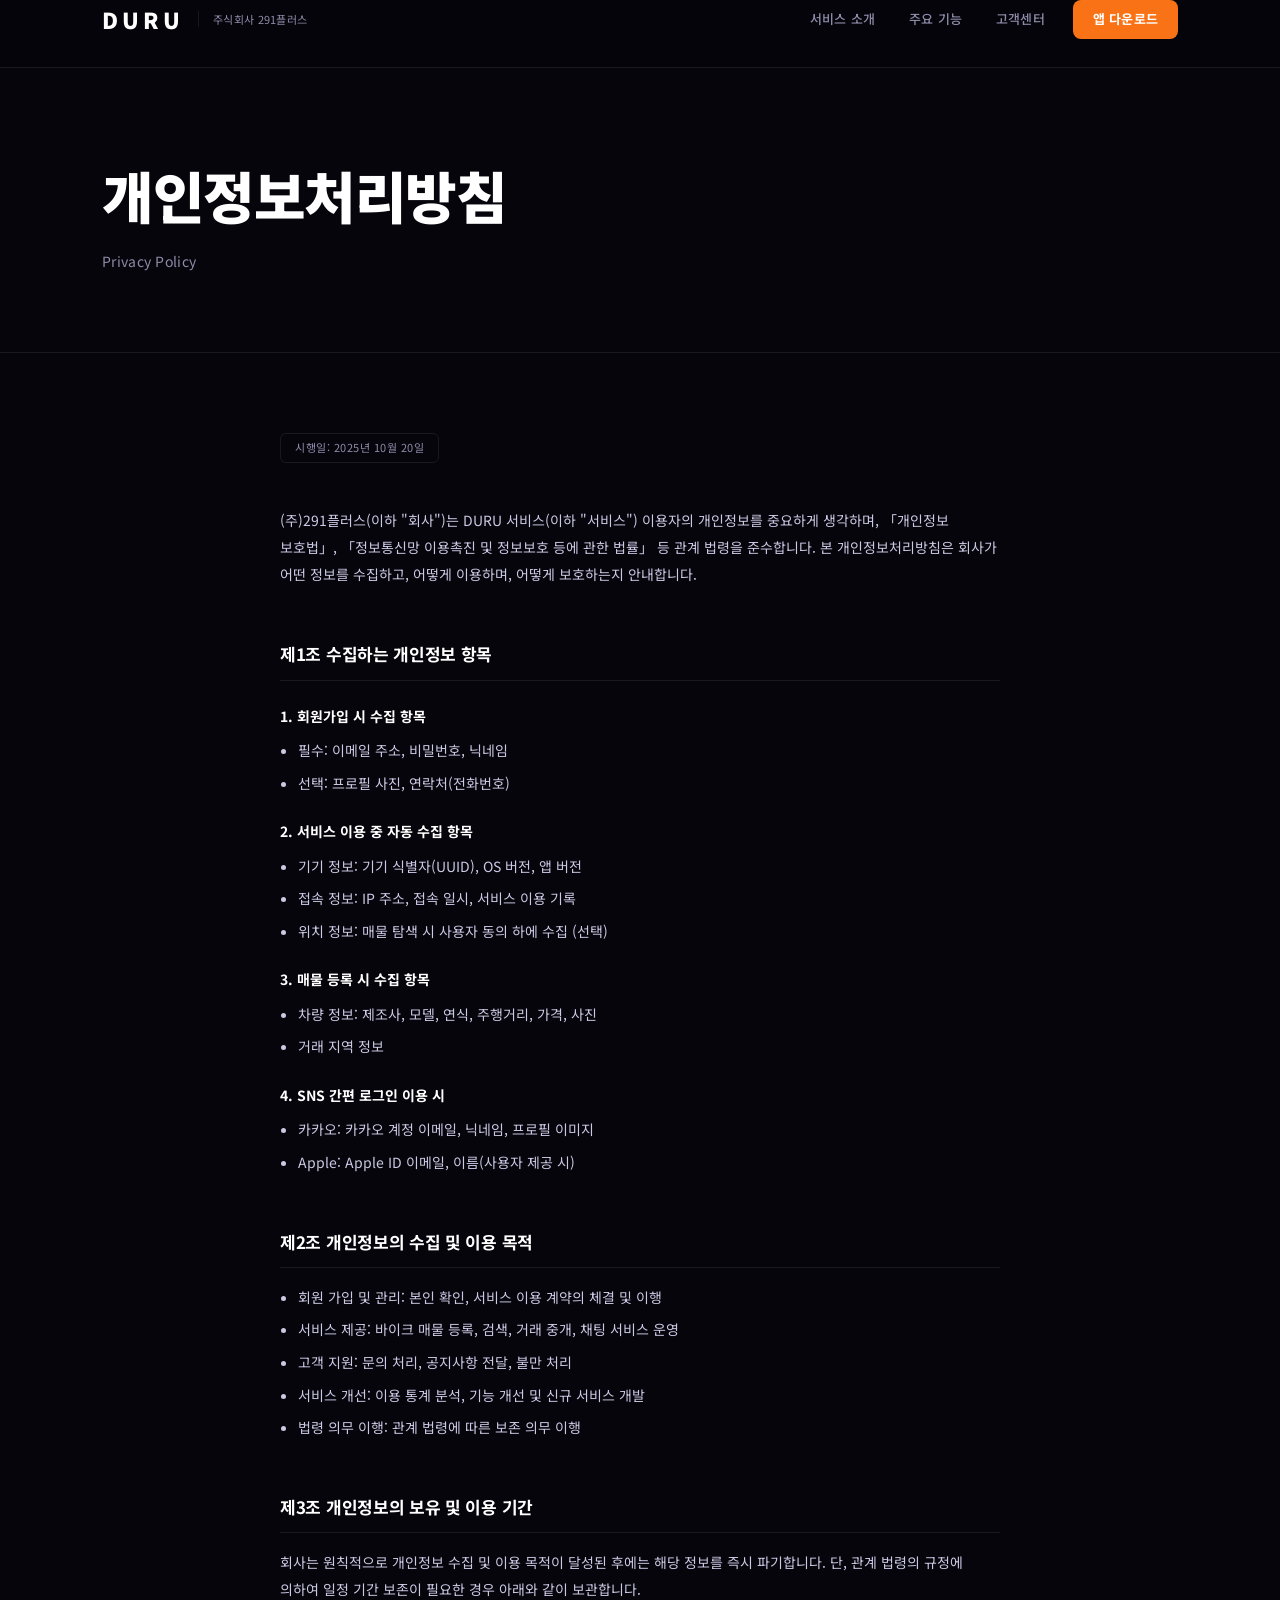
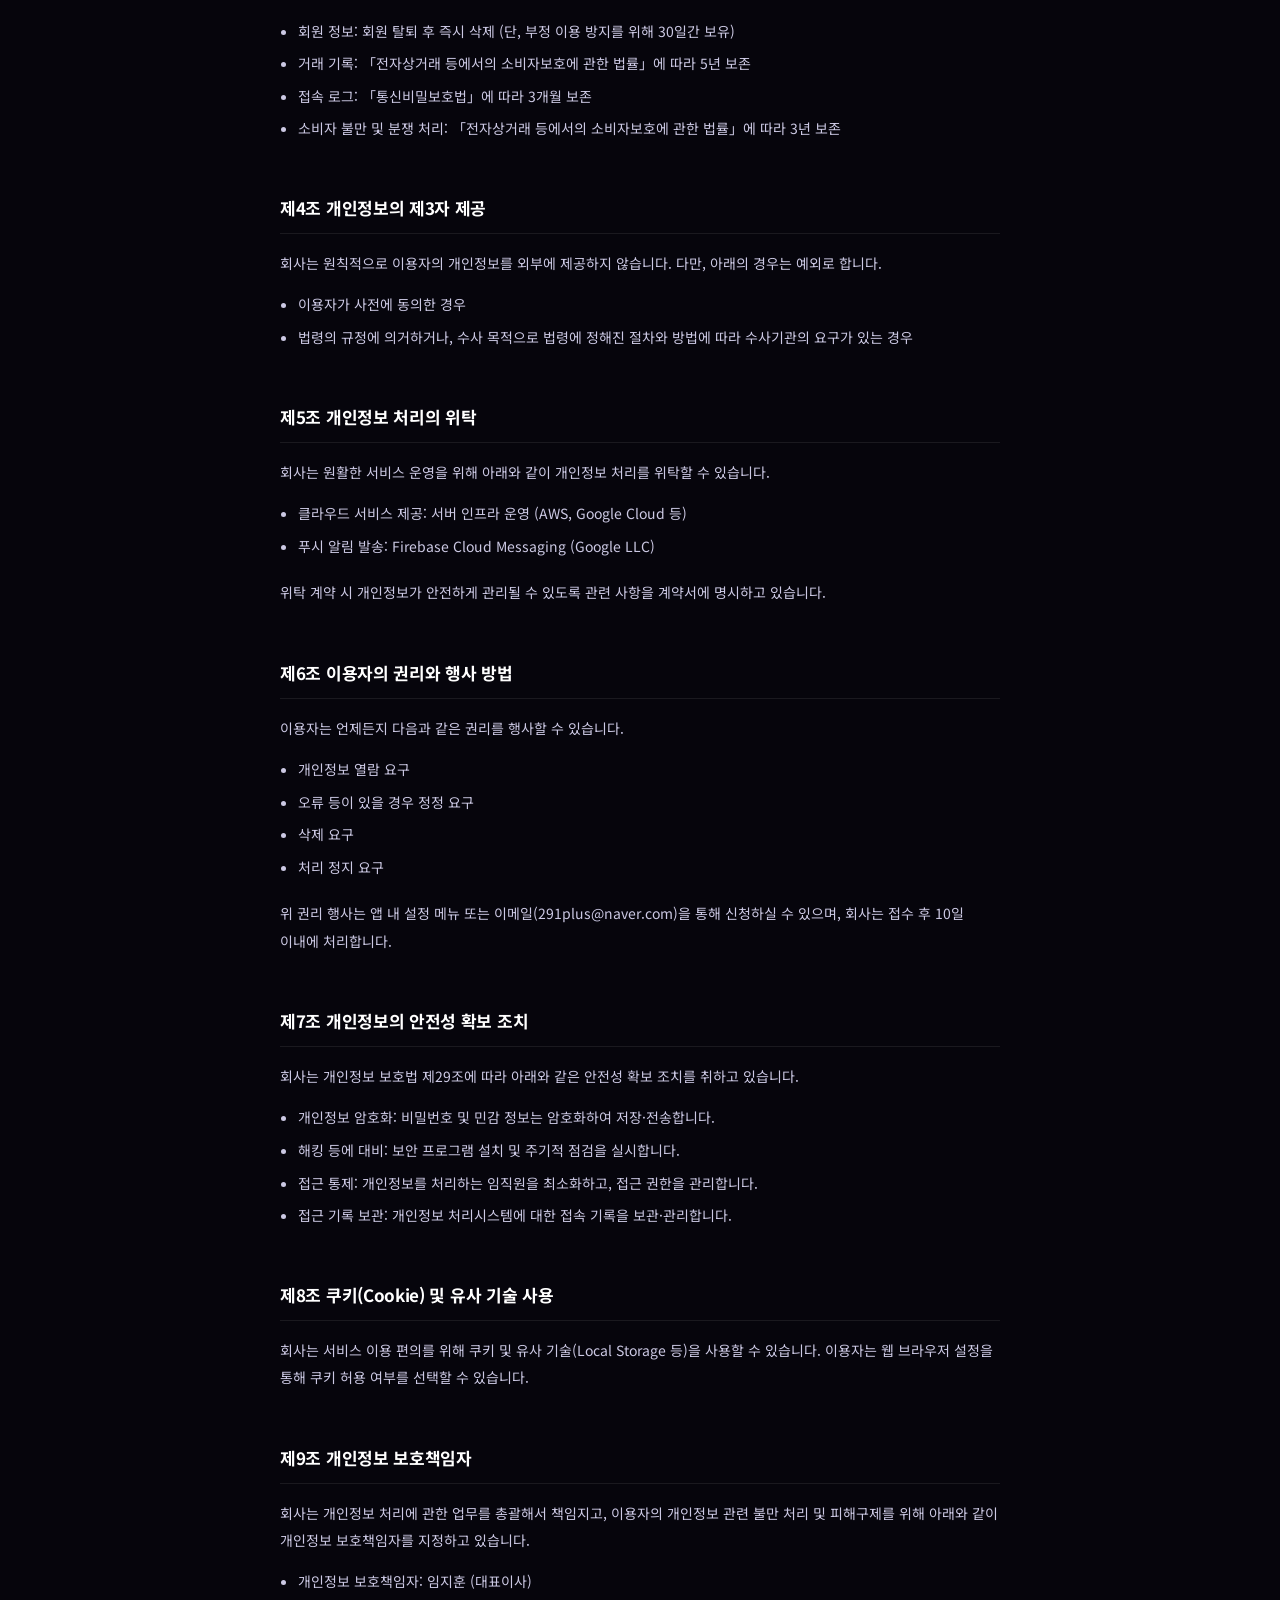
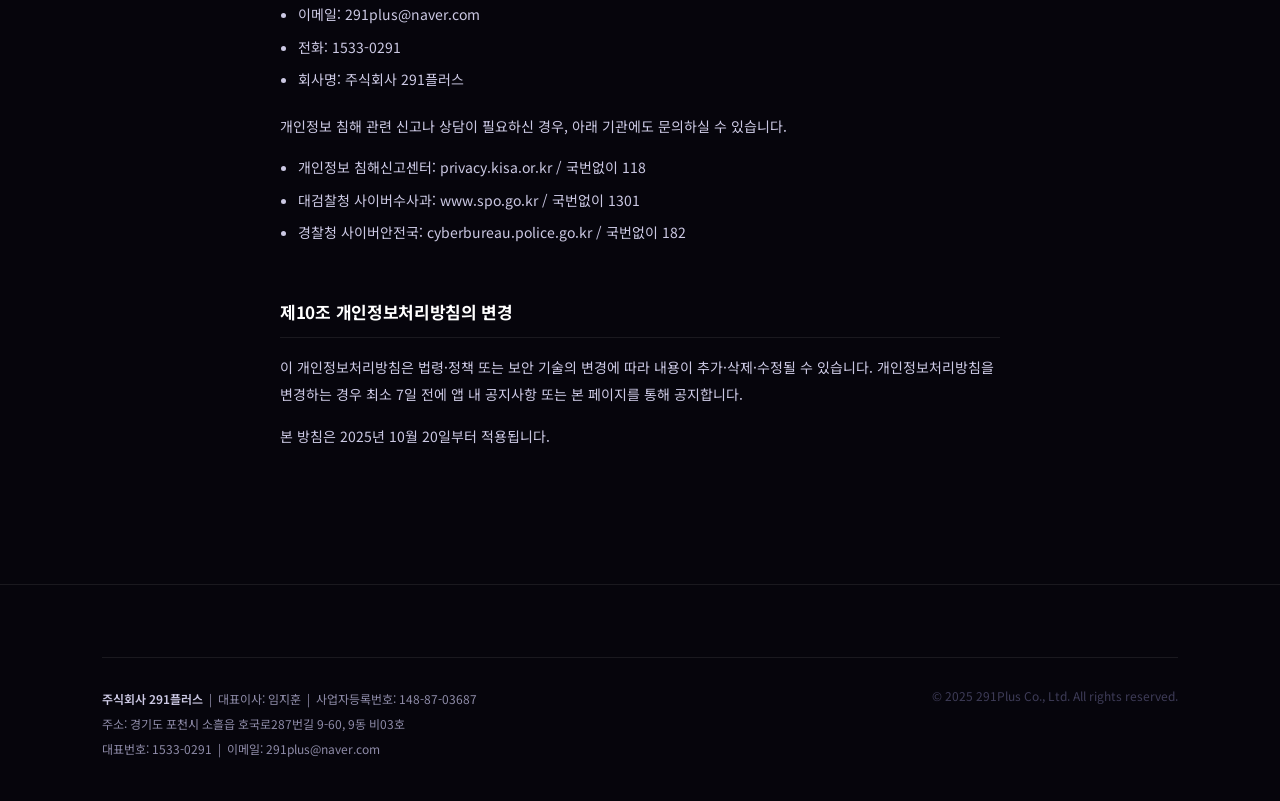
==== privacy.html @ 29ac557c "Initial commit: DURU 홈페이지 (주식회사 291플러스) - 메인 페이지 (index.html): 히어로, 서비스 소개, 기능, 다운로드 CTA - 개인정보처리방침 " ====
<!DOCTYPE html>
<html lang="ko">
<head>
  <meta charset="UTF-8" />
  <meta name="viewport" content="width=device-width, initial-scale=1.0" />
  <title>개인정보처리방침 | DURU - (주)291플러스</title>
  <meta name="description" content="DURU 앱 개인정보처리방침" />
  <link rel="stylesheet" href="css/style.css" />
  <link rel="preconnect" href="https://fonts.googleapis.com">
  <link href="https://fonts.googleapis.com/css2?family=Noto+Sans+KR:wght@400;500;700;900&display=swap" rel="stylesheet">
</head>
<body>

<header>
  <div class="container">
    <div class="header-inner">
      <a href="index.html" class="logo">
        <span class="logo-mark">DURU</span>
        <span class="logo-sep"></span>
        <span class="logo-company">주식회사 291플러스</span>
      </a>
      <nav id="nav">
        <a href="index.html#services">서비스 소개</a>
        <a href="index.html#features">주요 기능</a>
        <a href="support.html">고객센터</a>
        <a href="index.html#download" class="btn-header">앱 다운로드</a>
      </nav>
      <div class="hamburger" id="hamburger" onclick="toggleMenu()">
        <span></span><span></span><span></span>
      </div>
    </div>
  </div>
</header>

<div class="page-hero">
  <div class="container">
    <h1>개인정보처리방침</h1>
    <p>Privacy Policy</p>
  </div>
</div>

<div class="container">
  <div class="doc-content">
    <span class="date-tag">시행일: 2025년 10월 20일</span>

    <p>(주)291플러스(이하 "회사")는 DURU 서비스(이하 "서비스") 이용자의 개인정보를 중요하게 생각하며, 「개인정보 보호법」, 「정보통신망 이용촉진 및 정보보호 등에 관한 법률」 등 관계 법령을 준수합니다. 본 개인정보처리방침은 회사가 어떤 정보를 수집하고, 어떻게 이용하며, 어떻게 보호하는지 안내합니다.</p>

    <h2>제1조 수집하는 개인정보 항목</h2>
    <h3>1. 회원가입 시 수집 항목</h3>
    <ul>
      <li>필수: 이메일 주소, 비밀번호, 닉네임</li>
      <li>선택: 프로필 사진, 연락처(전화번호)</li>
    </ul>
    <h3>2. 서비스 이용 중 자동 수집 항목</h3>
    <ul>
      <li>기기 정보: 기기 식별자(UUID), OS 버전, 앱 버전</li>
      <li>접속 정보: IP 주소, 접속 일시, 서비스 이용 기록</li>
      <li>위치 정보: 매물 탐색 시 사용자 동의 하에 수집 (선택)</li>
    </ul>
    <h3>3. 매물 등록 시 수집 항목</h3>
    <ul>
      <li>차량 정보: 제조사, 모델, 연식, 주행거리, 가격, 사진</li>
      <li>거래 지역 정보</li>
    </ul>
    <h3>4. SNS 간편 로그인 이용 시</h3>
    <ul>
      <li>카카오: 카카오 계정 이메일, 닉네임, 프로필 이미지</li>
      <li>Apple: Apple ID 이메일, 이름(사용자 제공 시)</li>
    </ul>

    <h2>제2조 개인정보의 수집 및 이용 목적</h2>
    <ul>
      <li>회원 가입 및 관리: 본인 확인, 서비스 이용 계약의 체결 및 이행</li>
      <li>서비스 제공: 바이크 매물 등록, 검색, 거래 중개, 채팅 서비스 운영</li>
      <li>고객 지원: 문의 처리, 공지사항 전달, 불만 처리</li>
      <li>서비스 개선: 이용 통계 분석, 기능 개선 및 신규 서비스 개발</li>
      <li>법령 의무 이행: 관계 법령에 따른 보존 의무 이행</li>
    </ul>

    <h2>제3조 개인정보의 보유 및 이용 기간</h2>
    <p>회사는 원칙적으로 개인정보 수집 및 이용 목적이 달성된 후에는 해당 정보를 즉시 파기합니다. 단, 관계 법령의 규정에 의하여 일정 기간 보존이 필요한 경우 아래와 같이 보관합니다.</p>
    <ul>
      <li>회원 정보: 회원 탈퇴 후 즉시 삭제 (단, 부정 이용 방지를 위해 30일간 보유)</li>
      <li>거래 기록: 「전자상거래 등에서의 소비자보호에 관한 법률」에 따라 5년 보존</li>
      <li>접속 로그: 「통신비밀보호법」에 따라 3개월 보존</li>
      <li>소비자 불만 및 분쟁 처리: 「전자상거래 등에서의 소비자보호에 관한 법률」에 따라 3년 보존</li>
    </ul>

    <h2>제4조 개인정보의 제3자 제공</h2>
    <p>회사는 원칙적으로 이용자의 개인정보를 외부에 제공하지 않습니다. 다만, 아래의 경우는 예외로 합니다.</p>
    <ul>
      <li>이용자가 사전에 동의한 경우</li>
      <li>법령의 규정에 의거하거나, 수사 목적으로 법령에 정해진 절차와 방법에 따라 수사기관의 요구가 있는 경우</li>
    </ul>

    <h2>제5조 개인정보 처리의 위탁</h2>
    <p>회사는 원활한 서비스 운영을 위해 아래와 같이 개인정보 처리를 위탁할 수 있습니다.</p>
    <ul>
      <li>클라우드 서비스 제공: 서버 인프라 운영 (AWS, Google Cloud 등)</li>
      <li>푸시 알림 발송: Firebase Cloud Messaging (Google LLC)</li>
    </ul>
    <p>위탁 계약 시 개인정보가 안전하게 관리될 수 있도록 관련 사항을 계약서에 명시하고 있습니다.</p>

    <h2>제6조 이용자의 권리와 행사 방법</h2>
    <p>이용자는 언제든지 다음과 같은 권리를 행사할 수 있습니다.</p>
    <ul>
      <li>개인정보 열람 요구</li>
      <li>오류 등이 있을 경우 정정 요구</li>
      <li>삭제 요구</li>
      <li>처리 정지 요구</li>
    </ul>
    <p>위 권리 행사는 앱 내 설정 메뉴 또는 이메일(291plus@naver.com)을 통해 신청하실 수 있으며, 회사는 접수 후 10일 이내에 처리합니다.</p>

    <h2>제7조 개인정보의 안전성 확보 조치</h2>
    <p>회사는 개인정보 보호법 제29조에 따라 아래와 같은 안전성 확보 조치를 취하고 있습니다.</p>
    <ul>
      <li>개인정보 암호화: 비밀번호 및 민감 정보는 암호화하여 저장·전송합니다.</li>
      <li>해킹 등에 대비: 보안 프로그램 설치 및 주기적 점검을 실시합니다.</li>
      <li>접근 통제: 개인정보를 처리하는 임직원을 최소화하고, 접근 권한을 관리합니다.</li>
      <li>접근 기록 보관: 개인정보 처리시스템에 대한 접속 기록을 보관·관리합니다.</li>
    </ul>

    <h2>제8조 쿠키(Cookie) 및 유사 기술 사용</h2>
    <p>회사는 서비스 이용 편의를 위해 쿠키 및 유사 기술(Local Storage 등)을 사용할 수 있습니다. 이용자는 웹 브라우저 설정을 통해 쿠키 허용 여부를 선택할 수 있습니다.</p>

    <h2>제9조 개인정보 보호책임자</h2>
    <p>회사는 개인정보 처리에 관한 업무를 총괄해서 책임지고, 이용자의 개인정보 관련 불만 처리 및 피해구제를 위해 아래와 같이 개인정보 보호책임자를 지정하고 있습니다.</p>
    <ul>
      <li>개인정보 보호책임자: 임지훈 (대표이사)</li>
      <li>이메일: 291plus@naver.com</li>
      <li>전화: 1533-0291</li>
      <li>회사명: 주식회사 291플러스</li>
    </ul>
    <p>개인정보 침해 관련 신고나 상담이 필요하신 경우, 아래 기관에도 문의하실 수 있습니다.</p>
    <ul>
      <li>개인정보 침해신고센터: privacy.kisa.or.kr / 국번없이 118</li>
      <li>대검찰청 사이버수사과: www.spo.go.kr / 국번없이 1301</li>
      <li>경찰청 사이버안전국: cyberbureau.police.go.kr / 국번없이 182</li>
    </ul>

    <h2>제10조 개인정보처리방침의 변경</h2>
    <p>이 개인정보처리방침은 법령·정책 또는 보안 기술의 변경에 따라 내용이 추가·삭제·수정될 수 있습니다. 개인정보처리방침을 변경하는 경우 최소 7일 전에 앱 내 공지사항 또는 본 페이지를 통해 공지합니다.</p>
    <p>본 방침은 2025년 10월 20일부터 적용됩니다.</p>
  </div>
</div>

<footer>
  <div class="container">
    <div class="foot-bottom">
      <div class="foot-info">
        <strong>주식회사 291플러스</strong> &nbsp;|&nbsp; 대표이사: 임지훈 &nbsp;|&nbsp; 사업자등록번호: 148-87-03687<br />
        주소: 경기도 포천시 소흘읍 호국로287번길 9-60, 9동 비03호<br />
        대표번호: 1533-0291 &nbsp;|&nbsp; 이메일: 291plus@naver.com
      </div>
      <div class="foot-copy">© 2025 291Plus Co., Ltd. All rights reserved.</div>
    </div>
  </div>
</footer>

<script>
  function toggleMenu() {
    document.getElementById('nav').classList.toggle('open');
  }
</script>
</body>
</html>
---- css/style.css ----
/* ===== RESET ===== */
*, *::before, *::after { box-sizing: border-box; margin: 0; padding: 0; }

:root {
  --bg:          #06050C;
  --bg-2:        #0D0B1E;
  --bg-3:        #141228;
  --bg-4:        #1C1932;

  --purple:      #8B5CF6;
  --purple-lo:   rgba(139, 92, 246, 0.12);
  --purple-line: rgba(139, 92, 246, 0.28);

  --orange:      #F97316;
  --orange-lo:   rgba(249, 115, 22, 0.10);
  --orange-line: rgba(249, 115, 22, 0.35);

  /* TEXT — 높은 명도로 가시성 확보 */
  --t1:  #FFFFFF;
  --t2:  #CCC9E4;   /* body text  ≈ 9:1 contrast */
  --t3:  #8E8BA8;   /* secondary  ≈ 5:1 contrast */
  --t4:  #3E3C58;   /* decorative */

  --line:  rgba(255,255,255,0.08);
  --line2: rgba(255,255,255,0.04);
}

html { scroll-behavior: smooth; }

body {
  font-family: 'Noto Sans KR', 'Apple SD Gothic Neo', 'Malgun Gothic', sans-serif;
  background: var(--bg);
  color: var(--t1);
  line-height: 1.6;
  -webkit-font-smoothing: antialiased;
}

a { color: inherit; text-decoration: none; }
.container { max-width: 1140px; margin: 0 auto; padding: 0 32px; }

/* ====================================
   HEADER
==================================== */
header {
  position: fixed; top: 0; left: 0; right: 0; z-index: 100;
  height: 68px;
  background: rgba(6,5,12,0.88);
  backdrop-filter: blur(20px);
  -webkit-backdrop-filter: blur(20px);
  border-bottom: 1px solid var(--line);
}

.header-inner {
  display: flex; align-items: center;
  justify-content: space-between; height: 100%;
}

.logo { display: flex; align-items: center; gap: 14px; }

.logo-mark {
  font-size: 22px; font-weight: 900;
  color: var(--t1); letter-spacing: 4px;
}

.logo-sep { width: 1px; height: 16px; background: var(--line); }

.logo-company { font-size: 11px; color: var(--t3); font-weight: 400; letter-spacing: 0.3px; }

nav { display: flex; gap: 2px; align-items: center; }

nav a {
  font-size: 13px; font-weight: 500; color: var(--t3);
  padding: 8px 16px; border-radius: 6px;
  transition: color 0.2s; letter-spacing: 0.2px;
}
nav a:hover { color: var(--t1); }

.btn-header {
  background: var(--orange); color: #fff !important;
  font-weight: 700 !important; font-size: 13px !important;
  padding: 9px 20px !important; border-radius: 8px !important;
  margin-left: 10px;
  transition: opacity 0.2s !important;
}
.btn-header:hover { opacity: 0.85 !important; }

.hamburger {
  display: none; flex-direction: column;
  gap: 5px; cursor: pointer; padding: 6px;
}
.hamburger span { width: 22px; height: 1.5px; background: var(--t1); border-radius: 2px; }

/* ====================================
   HERO
==================================== */
.hero {
  min-height: 100vh;
  display: flex; align-items: center;
  position: relative; overflow: hidden;
  padding-top: 68px;
}

/* 대각선 에너지 라인 — 바이크 감성 */
.hero::after {
  content: '';
  position: absolute;
  top: 0; right: 0;
  width: 55%;
  height: 100%;
  background:
    linear-gradient(145deg,
      transparent 40%,
      rgba(139,92,246,0.07) 40%,
      rgba(139,92,246,0.07) 41%,
      transparent 41%),
    linear-gradient(145deg,
      transparent 55%,
      rgba(249,115,22,0.05) 55%,
      rgba(249,115,22,0.05) 56%,
      transparent 56%);
  pointer-events: none;
}

.hero-bg {
  position: absolute; inset: 0;
  background:
    radial-gradient(ellipse 55% 70% at 70% 40%, rgba(139,92,246,0.16) 0%, transparent 60%),
    radial-gradient(ellipse 30% 40% at 15% 75%, rgba(249,115,22,0.06) 0%, transparent 55%);
}

.hero-inner {
  position: relative; z-index: 2;
  display: grid; grid-template-columns: 1fr 420px;
  gap: 60px; align-items: center;
  padding: 100px 0 80px;
}

.hero-kicker {
  display: inline-flex; align-items: center; gap: 10px;
  margin-bottom: 32px;
}
.kicker-dot {
  width: 8px; height: 8px; border-radius: 50%;
  background: var(--orange);
}
.kicker-text {
  font-size: 11px; font-weight: 700;
  letter-spacing: 2.5px; text-transform: uppercase;
  color: var(--orange);
}

.hero h1 {
  font-size: clamp(46px, 5.8vw, 76px);
  font-weight: 900; line-height: 1.08;
  letter-spacing: -2px; margin-bottom: 28px;
  word-break: keep-all; color: var(--t1);
}

.hero h1 .accent { color: var(--purple); }

.hero-desc {
  font-size: 17px; color: var(--t2);
  line-height: 1.9; margin-bottom: 48px;
  max-width: 440px; word-break: keep-all;
}

.hero-btns { display: flex; gap: 14px; flex-wrap: wrap; }

/* Store buttons */
.btn-dl {
  display: inline-flex; align-items: center; gap: 13px;
  padding: 15px 28px; border-radius: 12px;
  min-width: 175px; transition: all 0.25s;
}
.btn-dl.main {
  background: var(--orange); color: #fff;
  box-shadow: 0 8px 32px rgba(249,115,22,0.35);
}
.btn-dl.main:hover {
  background: #EA6C0E;
  box-shadow: 0 12px 40px rgba(249,115,22,0.5);
  transform: translateY(-2px);
}
.btn-dl.sub {
  background: var(--bg-3); color: var(--t1);
  border: 1px solid var(--line);
}
.btn-dl.sub:hover {
  background: var(--bg-4); border-color: rgba(255,255,255,0.15);
  transform: translateY(-2px);
}
.dl-icon { width: 26px; height: 26px; flex-shrink: 0; }
.dl-label { display: flex; flex-direction: column; }
.dl-label span { font-size: 9px; font-weight: 500; letter-spacing: 0.8px; opacity: 0.65; text-transform: uppercase; }
.dl-label strong { font-size: 15px; font-weight: 800; letter-spacing: -0.3px; margin-top: 1px; }

/* ---- Phone Frame ---- */
.hero-visual { display: flex; justify-content: flex-end; align-items: center; }

.phone-wrap { position: relative; }

/* 오렌지 글로우 - 바이크 배기구 열기 느낌 */
.phone-glow-outer {
  position: absolute;
  bottom: -40px; left: 50%; transform: translateX(-50%);
  width: 180px; height: 80px;
  background: radial-gradient(ellipse, rgba(249,115,22,0.4) 0%, transparent 70%);
  filter: blur(20px);
}

.phone-frame {
  width: 260px; height: 520px;
  background: var(--bg-2);
  border-radius: 40px;
  border: 1px solid rgba(255,255,255,0.1);
  position: relative; overflow: hidden;
  box-shadow:
    0 60px 100px rgba(0,0,0,0.7),
    0 0 0 1px rgba(255,255,255,0.04),
    inset 0 1px 0 rgba(255,255,255,0.08);
}

.phone-notch {
  position: absolute; top: 0; left: 50%;
  transform: translateX(-50%);
  width: 88px; height: 26px;
  background: var(--bg); border-radius: 0 0 16px 16px; z-index: 10;
}

.phone-statusbar {
  position: absolute; top: 10px; left: 20px; right: 20px;
  display: flex; justify-content: flex-end;
  font-size: 10px; color: var(--t3); z-index: 5;
}

.phone-screen {
  position: absolute;
  top: 48px; left: 16px; right: 16px; bottom: 24px;
  display: flex; flex-direction: column; gap: 12px;
}

.phone-header {
  display: flex; justify-content: space-between; align-items: center;
  padding: 10px 0 6px;
}
.phone-appname {
  font-size: 22px; font-weight: 900;
  color: var(--t1); letter-spacing: 3px;
}
.phone-dot {
  width: 8px; height: 8px; border-radius: 50%;
  background: var(--orange);
}

.phone-search {
  height: 36px;
  background: var(--bg-3);
  border-radius: 10px;
  border: 1px solid var(--line);
  display: flex; align-items: center;
  padding: 0 12px; gap: 8px;
}
.phone-search-icon { color: var(--t4); font-size: 12px; }
.phone-search-text { font-size: 11px; color: var(--t4); }

.phone-tabs {
  display: flex; gap: 6px;
}
.phone-tab {
  font-size: 11px; font-weight: 700;
  padding: 5px 10px; border-radius: 6px;
  color: var(--t3);
}
.phone-tab.active {
  background: var(--purple-lo);
  color: var(--purple); border: 1px solid var(--purple-line);
}

.phone-cards { display: flex; flex-direction: column; gap: 8px; flex: 1; overflow: hidden; }

.phone-card {
  background: var(--bg-3);
  border-radius: 10px; border: 1px solid var(--line);
  padding: 10px 12px;
  display: flex; gap: 10px; align-items: center;
}
.phone-card-thumb {
  width: 40px; height: 40px; border-radius: 7px;
  background: var(--bg-4);
  display: flex; align-items: center; justify-content: center;
  flex-shrink: 0;
}
.phone-card-thumb svg { width: 24px; height: 24px; opacity: 0.4; }
.phone-card-info { flex: 1; }
.phone-card-name { font-size: 11px; font-weight: 700; color: var(--t1); margin-bottom: 2px; }
.phone-card-meta { font-size: 9px; color: var(--t3); }
.phone-card-price { font-size: 12px; font-weight: 800; color: var(--orange); }

.phone-badge {
  position: absolute; bottom: -6px; right: -6px;
  background: var(--orange); color: #fff;
  font-size: 9px; font-weight: 800; letter-spacing: 0.5px;
  padding: 4px 10px; border-radius: 20px;
  box-shadow: 0 4px 12px rgba(249,115,22,0.5);
}

/* ====================================
   STATS BAR
==================================== */
.stats-bar {
  border-top: 1px solid var(--line);
  border-bottom: 1px solid var(--line);
}

.stats-inner {
  display: grid; grid-template-columns: repeat(4, 1fr);
}

.stat-cell {
  padding: 40px 28px;
  border-right: 1px solid var(--line);
  position: relative;
}
.stat-cell:last-child { border-right: none; }

.stat-num {
  font-size: clamp(32px, 3.5vw, 48px);
  font-weight: 900; letter-spacing: -2px;
  color: var(--t1); line-height: 1; margin-bottom: 8px;
}
.stat-num .unit { font-size: 0.55em; font-weight: 500; color: var(--t3); letter-spacing: 0; margin-left: 2px; }
.stat-label { font-size: 13px; color: var(--t2); font-weight: 500; }
.stat-sub { font-size: 11px; color: var(--t3); margin-top: 3px; }

/* 오렌지 어센트 라인 */
.stat-cell.highlight::before {
  content: '';
  position: absolute; top: 0; left: 0; right: 0; height: 2px;
  background: linear-gradient(90deg, var(--orange), transparent);
}

/* ====================================
   SECTIONS BASE
==================================== */
section { padding: 120px 0; }

.eyebrow {
  display: flex; align-items: center; gap: 12px; margin-bottom: 20px;
}
.eyebrow-line { width: 28px; height: 2px; background: var(--orange); border-radius: 2px; }
.eyebrow-text {
  font-size: 11px; font-weight: 700;
  letter-spacing: 2.5px; text-transform: uppercase; color: var(--orange);
}

.section-title {
  font-size: clamp(32px, 4vw, 50px);
  font-weight: 900; letter-spacing: -1.5px;
  line-height: 1.15; margin-bottom: 18px;
  color: var(--t1); word-break: keep-all;
}

.section-desc {
  font-size: 16px; color: var(--t2);
  max-width: 500px; line-height: 1.9; word-break: keep-all;
}

.sec-hd { margin-bottom: 72px; }

/* ====================================
   SERVICES
==================================== */
.services-wrap {
  display: grid; grid-template-columns: repeat(3, 1fr);
  border: 1px solid var(--line); border-radius: 24px; overflow: hidden;
  background: var(--line2);
  gap: 1px;
}

.svc-card {
  background: var(--bg-2);
  padding: 48px 40px;
  position: relative; overflow: hidden;
  transition: background 0.3s;
}
.svc-card:hover { background: var(--bg-3); }

.svc-card::after {
  content: '';
  position: absolute; bottom: 0; left: 0; right: 0; height: 1px;
  background: linear-gradient(90deg, var(--purple-line), transparent);
  transform: scaleX(0); transform-origin: left;
  transition: transform 0.4s;
}
.svc-card:hover::after { transform: scaleX(1); }

.svc-tag {
  display: inline-flex; align-items: center; gap: 6px;
  background: var(--orange-lo);
  border: 1px solid var(--orange-line);
  color: var(--orange); font-size: 10px; font-weight: 700;
  letter-spacing: 1.5px; text-transform: uppercase;
  padding: 4px 10px; border-radius: 4px; margin-bottom: 28px;
}

.svc-card h3 {
  font-size: 22px; font-weight: 800;
  letter-spacing: -0.5px; margin-bottom: 6px; color: var(--t1);
}

.svc-rule {
  width: 40px; height: 2px;
  background: var(--purple); border-radius: 2px;
  margin: 16px 0; transition: width 0.3s;
}
.svc-card:hover .svc-rule { width: 64px; }

.svc-card p { font-size: 14px; color: var(--t2); line-height: 1.9; word-break: keep-all; }

.svc-tag, .svc-card h3, .svc-rule, .svc-card p {
  position: relative;
  z-index: 1;
}

.svc-num {
  position: absolute; bottom: 24px; right: 28px;
  font-size: 80px; font-weight: 900;
  color: var(--t4); letter-spacing: -4px; line-height: 1;
  pointer-events: none; user-select: none;
  z-index: 0;
}

/* ====================================
   FEATURES
==================================== */
.features { background: var(--bg-2); }

.feat-grid {
  display: grid; grid-template-columns: 1fr 1fr;
  gap: 1px; background: var(--line);
  border: 1px solid var(--line); border-radius: 20px; overflow: hidden;
}

.feat-item {
  display: flex; gap: 20px; align-items: flex-start;
  padding: 32px 28px;
  background: var(--bg);
  transition: background 0.2s;
}
.feat-item:hover { background: var(--bg-3); }

.feat-no {
  width: 34px; height: 34px; min-width: 34px;
  background: var(--bg-3); border: 1px solid var(--line);
  border-radius: 8px; display: flex; align-items: center;
  justify-content: center; font-size: 11px; font-weight: 800;
  color: var(--purple); letter-spacing: 0;
}

.feat-item h3 { font-size: 15px; font-weight: 700; margin-bottom: 7px; color: var(--t1); }
.feat-item p { font-size: 13px; color: var(--t2); line-height: 1.8; word-break: keep-all; }

/* ====================================
   HOW IT WORKS
==================================== */
.steps-row {
  display: grid; grid-template-columns: repeat(4, 1fr);
  gap: 2px; background: var(--line);
  border: 1px solid var(--line); border-radius: 20px; overflow: hidden;
}

.step-item {
  background: var(--bg-2); padding: 40px 32px;
  position: relative; transition: background 0.2s;
}
.step-item:hover { background: var(--bg-3); }

.step-no {
  font-size: 52px; font-weight: 900;
  color: var(--t4); letter-spacing: -3px; line-height: 1;
  margin-bottom: 20px;
}
/* 활성 스텝은 오렌지 */
.step-item:nth-child(1) .step-no { color: var(--orange); opacity: 0.6; }

.step-item h3 { font-size: 16px; font-weight: 700; margin-bottom: 10px; color: var(--t1); }
.step-item p { font-size: 13px; color: var(--t2); line-height: 1.8; word-break: keep-all; }

/* ====================================
   DOWNLOAD CTA
==================================== */
.dl-section {
  position: relative; overflow: hidden;
  border-top: 1px solid var(--line);
  padding: 120px 0;
  text-align: center;
}

.dl-glow {
  position: absolute; top: -100px; left: 50%; transform: translateX(-50%);
  width: 600px; height: 400px;
  background: radial-gradient(ellipse, rgba(249,115,22,0.1) 0%, transparent 65%);
  pointer-events: none;
}

.dl-section .eyebrow { justify-content: center; }
.dl-section .section-title { margin: 0 auto 16px; }
.dl-section .section-desc { margin: 0 auto 48px; text-align: center; }
.dl-btns { display: flex; gap: 16px; justify-content: center; flex-wrap: wrap; position: relative; z-index: 1; }

/* ====================================
   FOOTER
==================================== */
footer {
  background: var(--bg); border-top: 1px solid var(--line);
  padding: 72px 0 40px;
}

.foot-top {
  display: grid; grid-template-columns: 2.2fr 1fr 1fr 1fr;
  gap: 48px; margin-bottom: 60px;
}

.foot-brand { font-size: 22px; font-weight: 900; letter-spacing: 4px; color: var(--t1); margin-bottom: 16px; }
.foot-desc { font-size: 13px; color: var(--t3); line-height: 1.95; }

.foot-col h4 {
  font-size: 10px; font-weight: 700; text-transform: uppercase;
  letter-spacing: 2px; color: var(--t4); margin-bottom: 20px;
}
.foot-col ul { list-style: none; }
.foot-col ul li { margin-bottom: 12px; }
.foot-col ul li a { font-size: 13px; color: var(--t3); transition: color 0.2s; }
.foot-col ul li a:hover { color: var(--t1); }

.foot-bottom {
  border-top: 1px solid var(--line); padding-top: 28px;
  display: flex; justify-content: space-between;
  align-items: flex-start; flex-wrap: wrap; gap: 16px;
}
.foot-info { font-size: 12px; color: var(--t3); line-height: 2.1; }
.foot-info strong { color: var(--t2); font-weight: 600; }
.foot-copy { font-size: 12px; color: var(--t4); }

/* ====================================
   INNER PAGES
==================================== */
.page-hero {
  padding: 150px 0 80px;
  border-bottom: 1px solid var(--line); margin-bottom: 80px;
}
.page-hero .eyebrow { margin-bottom: 16px; }
.page-hero h1 {
  font-size: clamp(36px, 5vw, 56px); font-weight: 900;
  letter-spacing: -1.5px; margin-bottom: 10px; color: var(--t1);
}
.page-hero p { font-size: 14px; color: var(--t3); letter-spacing: 0.3px; }

.doc-content { max-width: 720px; margin: 0 auto; padding-bottom: 120px; }

.doc-content h2 {
  font-size: 17px; font-weight: 700; margin: 52px 0 16px;
  padding-bottom: 12px; border-bottom: 1px solid var(--line);
  color: var(--t1); letter-spacing: -0.3px;
}
.doc-content h3 { font-size: 14px; font-weight: 700; margin: 24px 0 8px; color: var(--t1); }
.doc-content p { font-size: 14px; color: var(--t2); line-height: 1.95; margin-bottom: 14px; word-break: keep-all; }
.doc-content ul, .doc-content ol { margin: 10px 0 20px 18px; }
.doc-content li { font-size: 14px; color: var(--t2); line-height: 1.9; margin-bottom: 6px; }
.doc-content .date-tag {
  display: inline-block; font-size: 11px; color: var(--t3);
  border: 1px solid var(--line); padding: 5px 14px;
  border-radius: 6px; margin-bottom: 44px; letter-spacing: 0.5px;
}

/* SUPPORT */
.faq-list { max-width: 720px; margin: 0 auto 80px; }
.faq-item { border-bottom: 1px solid var(--line); }

.faq-q {
  width: 100%; background: transparent; border: none;
  color: var(--t1); text-align: left; padding: 22px 0;
  font-size: 15px; font-weight: 600; cursor: pointer;
  display: flex; justify-content: space-between;
  align-items: center; gap: 20px;
  transition: color 0.2s; font-family: inherit;
  letter-spacing: -0.2px; word-break: keep-all;
}
.faq-q:hover { color: var(--orange); }

.faq-arrow { font-size: 14px; color: var(--t4); transition: transform 0.3s, color 0.2s; flex-shrink: 0; }
.faq-item.open .faq-arrow { transform: rotate(180deg); color: var(--orange); }

.faq-a {
  max-height: 0; overflow: hidden;
  transition: max-height 0.35s ease, padding 0.3s;
  font-size: 14px; color: var(--t2); line-height: 1.9;
}
.faq-item.open .faq-a { max-height: 320px; padding: 0 0 24px; }

.contact-card {
  max-width: 720px; margin: 0 auto;
  border: 1px solid var(--line); border-radius: 20px; padding: 52px;
  text-align: center; background: var(--bg-2);
}
.contact-card h3 { font-size: 22px; font-weight: 800; letter-spacing: -0.5px; margin-bottom: 12px; color: var(--t1); }
.contact-card p { font-size: 14px; color: var(--t2); margin-bottom: 32px; line-height: 1.8; }
.contact-email {
  display: inline-flex; align-items: center; gap: 10px;
  border: 1px solid var(--orange-line); color: var(--orange);
  padding: 14px 28px; border-radius: 10px;
  font-size: 15px; font-weight: 700; transition: all 0.2s;
}
.contact-email:hover { background: var(--orange-lo); transform: translateY(-2px); }
.resp-time { margin-top: 14px; font-size: 12px; color: var(--t4); }

/* ====================================
   RESPONSIVE
==================================== */
@media (max-width: 980px) {
  .hero-inner { grid-template-columns: 1fr; gap: 60px; text-align: center; padding: 80px 0; }
  .hero-btns { justify-content: center; }
  .hero-visual { justify-content: center; order: -1; }
  .phone-frame { width: 220px; height: 440px; }
  .stats-inner { grid-template-columns: repeat(2, 1fr); }
  .stat-cell { border-bottom: 1px solid var(--line); }
  .stat-cell:nth-child(n+3) { border-top: none; }
  .services-wrap { grid-template-columns: 1fr; }
  .feat-grid { grid-template-columns: 1fr; }
  .steps-row { grid-template-columns: repeat(2, 1fr); }
  .foot-top { grid-template-columns: 1fr 1fr; gap: 32px; }
  nav { display: none; }
  nav.open {
    display: flex; flex-direction: column;
    position: fixed; top: 68px; left: 0; right: 0;
    background: var(--bg-2); border-bottom: 1px solid var(--line);
    padding: 20px 32px; gap: 2px;
  }
  nav.open a { padding: 12px 8px; }
  .hamburger { display: flex; }
}

@media (max-width: 600px) {
  .container { padding: 0 20px; }
  section { padding: 80px 0; }
  .stats-inner { grid-template-columns: repeat(2, 1fr); }
  .steps-row { grid-template-columns: 1fr; }
  .foot-top { grid-template-columns: 1fr; }
  .foot-bottom { flex-direction: column; }
  .contact-card { padding: 32px 20px; }
  .svc-num { display: none; }
}
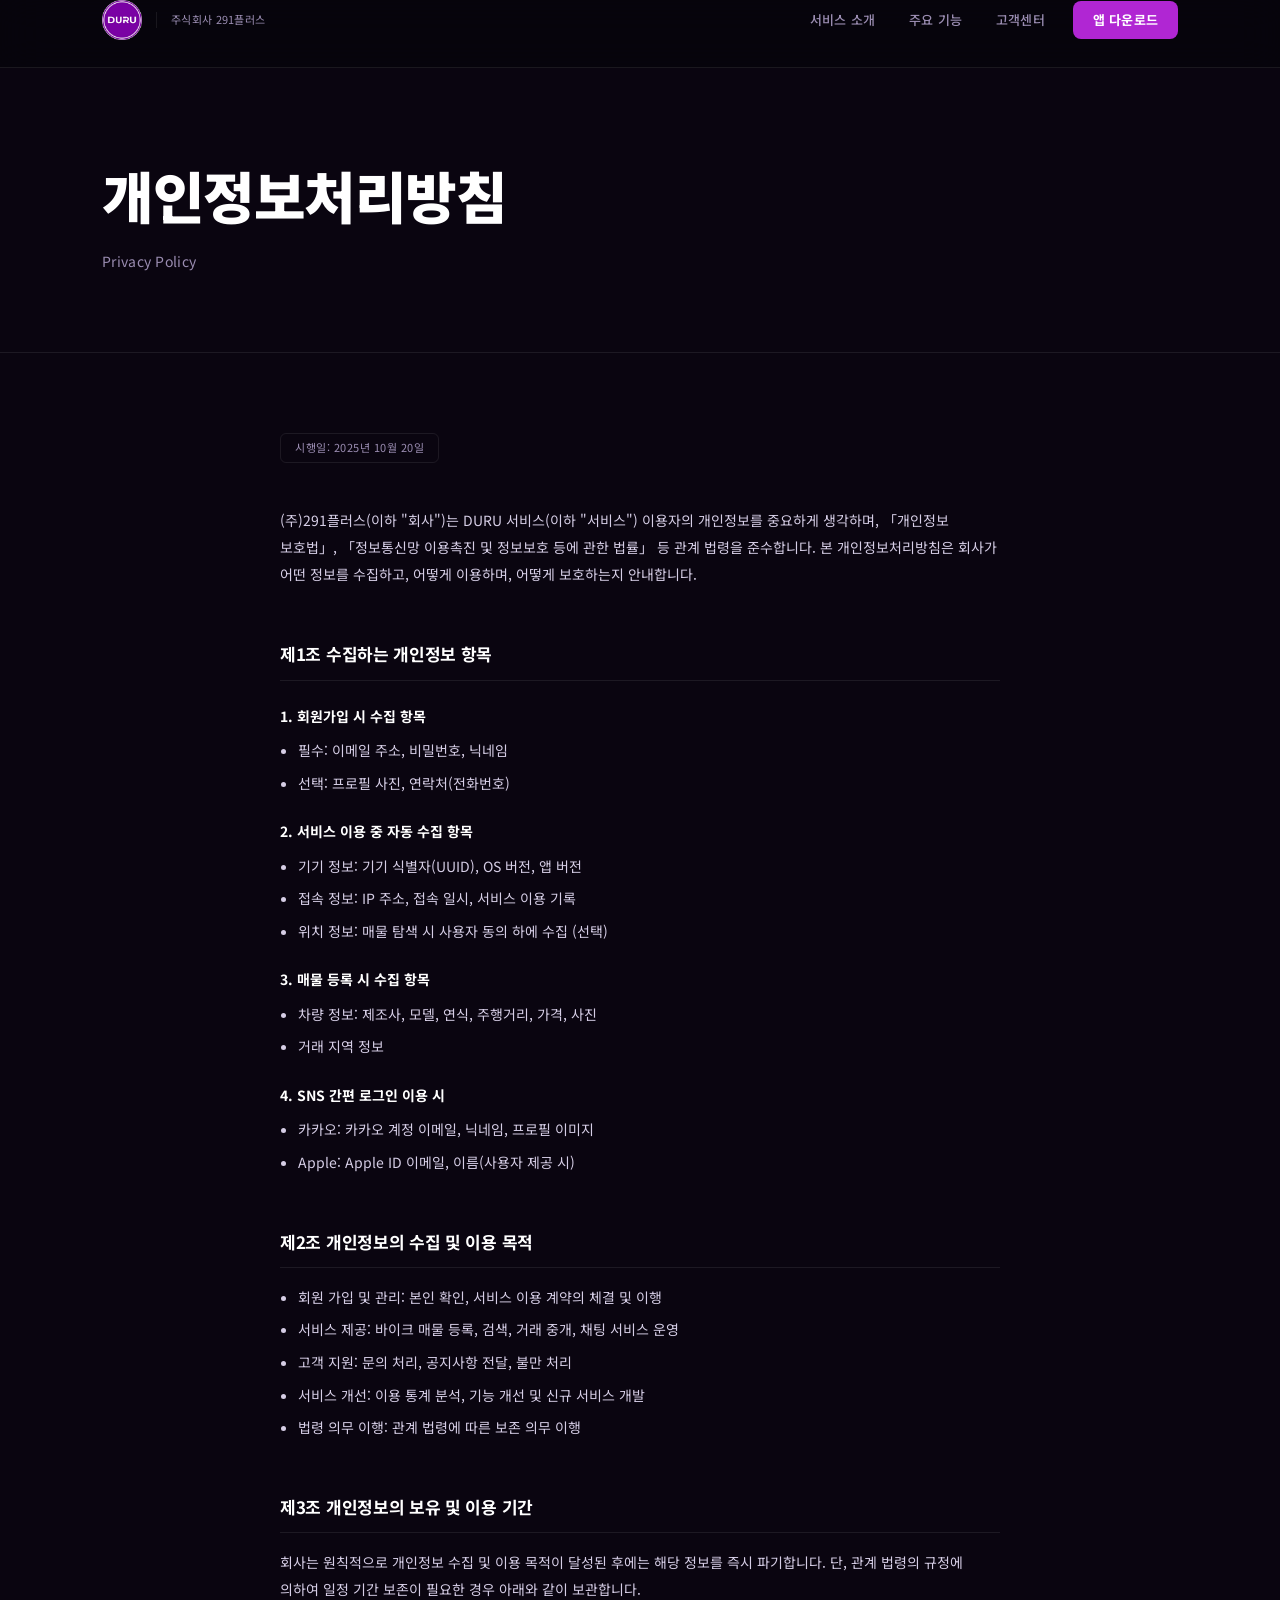
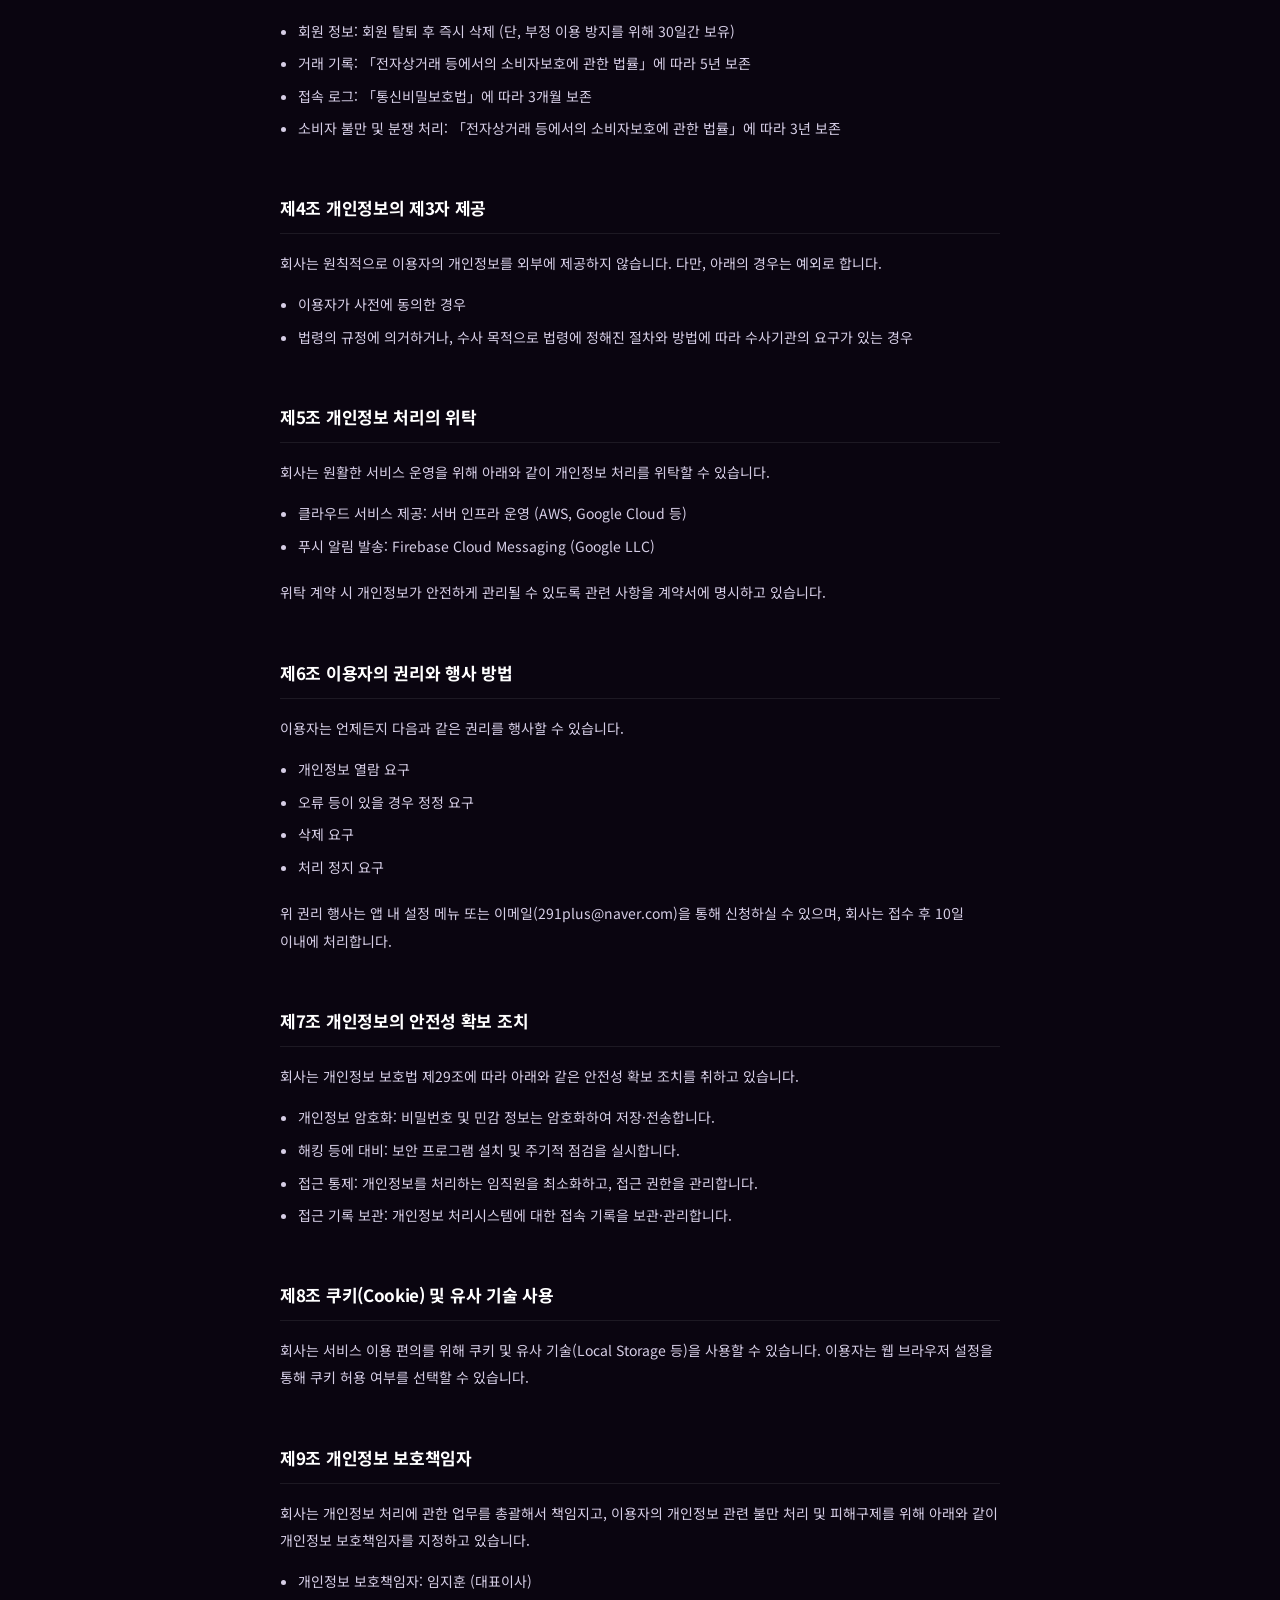
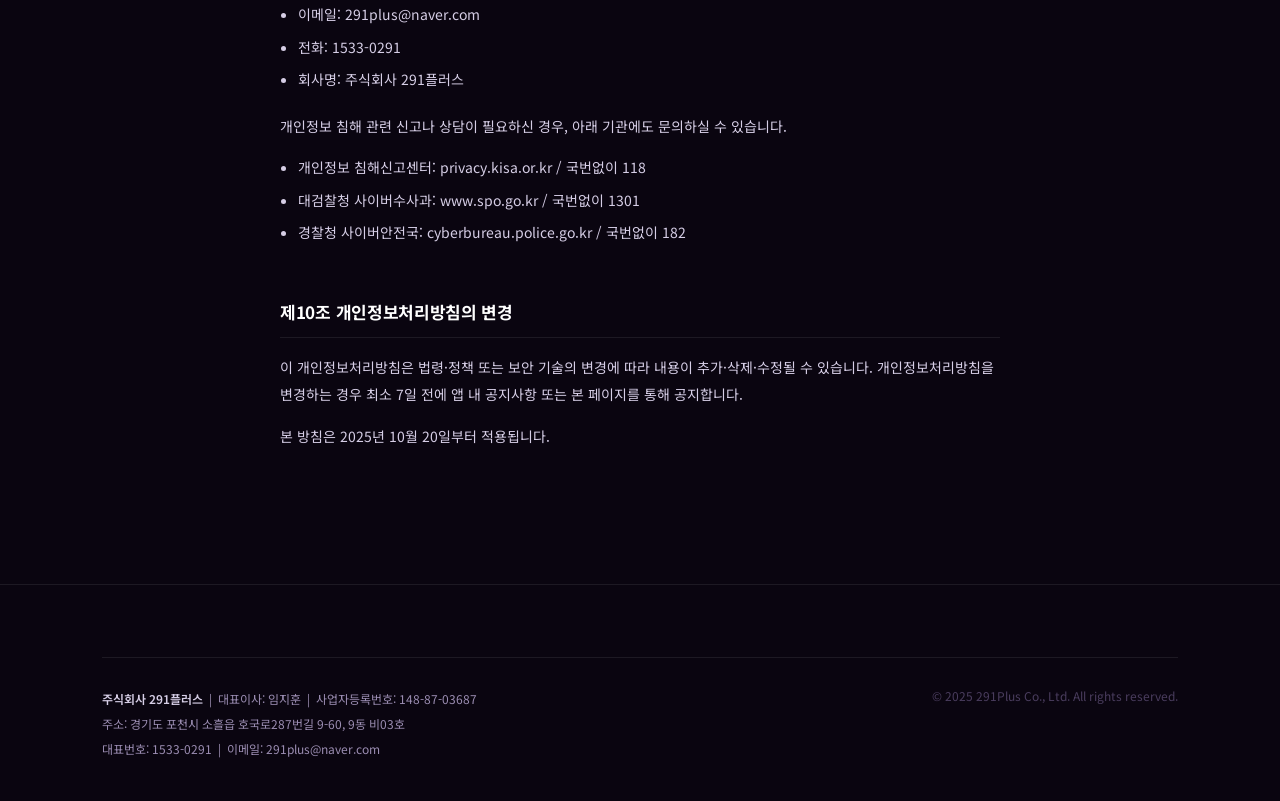
==== commit 4dcbb1c9: "브랜드 소개글 추가 및 DURU 로고 적용, 퍼플 무드로 통일 - 브랜드 소개 섹션(#about) 추가 + 네비게이션 메뉴 - DURU 로고를 원형 투명 PNG로 가공해 헤더/푸터" ====
--- a/privacy.html
+++ b/privacy.html
@@ -5,6 +5,7 @@
   <meta name="viewport" content="width=device-width, initial-scale=1.0" />
   <title>개인정보처리방침 | DURU - (주)291플러스</title>
   <meta name="description" content="DURU 앱 개인정보처리방침" />
+  <link rel="icon" type="image/png" href="favicon.png" />
   <link rel="stylesheet" href="css/style.css" />
   <link rel="preconnect" href="https://fonts.googleapis.com">
   <link href="https://fonts.googleapis.com/css2?family=Noto+Sans+KR:wght@400;500;700;900&display=swap" rel="stylesheet">
@@ -15,7 +16,7 @@
   <div class="container">
     <div class="header-inner">
       <a href="index.html" class="logo">
-        <span class="logo-mark">DURU</span>
+        <img src="duru_logo.png" alt="DURU" class="logo-img" />
         <span class="logo-sep"></span>
         <span class="logo-company">주식회사 291플러스</span>
       </a>
--- a/css/style.css
+++ b/css/style.css
@@ -2,24 +2,29 @@
 *, *::before, *::after { box-sizing: border-box; margin: 0; padding: 0; }
 
 :root {
-  --bg:          #06050C;
-  --bg-2:        #0D0B1E;
-  --bg-3:        #141228;
-  --bg-4:        #1C1932;
-
-  --purple:      #8B5CF6;
-  --purple-lo:   rgba(139, 92, 246, 0.12);
-  --purple-line: rgba(139, 92, 246, 0.28);
-
-  --orange:      #F97316;
-  --orange-lo:   rgba(249, 115, 22, 0.10);
-  --orange-line: rgba(249, 115, 22, 0.35);
+  /* ===== PURPLE-TINTED DARK — DURU 브랜드 무드 ===== */
+  --bg:          #0A0510;
+  --bg-2:        #120A1E;
+  --bg-3:        #1A1029;
+  --bg-4:        #241634;
+
+  /* ===== BRAND PURPLE — DURU 로고(#7A01A4) 기반 ===== */
+  --brand:       #7A01A4;   /* 로고 원색 */
+
+  --purple:      #C77DFF;   /* 라이트 라벤더 — 보조 강조(텍스트 하이라이트·라인·숫자·탭) */
+  --purple-lo:   rgba(199, 125, 255, 0.12);
+  --purple-line: rgba(199, 125, 255, 0.30);
+
+  /* 변수명 --orange 는 레거시 참조 호환용으로 유지하되, 값은 메인 액션 퍼플로 사용 */
+  --orange:      #B026D3;   /* 메인 액션 퍼플 — 버튼·배지·아이브로우 */
+  --orange-lo:   rgba(176, 38, 211, 0.12);
+  --orange-line: rgba(176, 38, 211, 0.40);
 
   /* TEXT — 높은 명도로 가시성 확보 */
   --t1:  #FFFFFF;
-  --t2:  #CCC9E4;   /* body text  ≈ 9:1 contrast */
-  --t3:  #8E8BA8;   /* secondary  ≈ 5:1 contrast */
-  --t4:  #3E3C58;   /* decorative */
+  --t2:  #D6CEE6;   /* body text */
+  --t3:  #9B8DB2;   /* secondary */
+  --t4:  #4A3D5E;   /* decorative (purple-tinted) */
 
   --line:  rgba(255,255,255,0.08);
   --line2: rgba(255,255,255,0.04);
@@ -56,6 +61,8 @@
 }
 
 .logo { display: flex; align-items: center; gap: 14px; }
+
+.logo-img { height: 40px; width: 40px; display: block; }
 
 .logo-mark {
   font-size: 22px; font-weight: 900;
@@ -110,13 +117,13 @@
   background:
     linear-gradient(145deg,
       transparent 40%,
-      rgba(139,92,246,0.07) 40%,
-      rgba(139,92,246,0.07) 41%,
+      rgba(199,125,255,0.08) 40%,
+      rgba(199,125,255,0.08) 41%,
       transparent 41%),
     linear-gradient(145deg,
       transparent 55%,
-      rgba(249,115,22,0.05) 55%,
-      rgba(249,115,22,0.05) 56%,
+      rgba(176,38,211,0.07) 55%,
+      rgba(176,38,211,0.07) 56%,
       transparent 56%);
   pointer-events: none;
 }
@@ -124,8 +131,8 @@
 .hero-bg {
   position: absolute; inset: 0;
   background:
-    radial-gradient(ellipse 55% 70% at 70% 40%, rgba(139,92,246,0.16) 0%, transparent 60%),
-    radial-gradient(ellipse 30% 40% at 15% 75%, rgba(249,115,22,0.06) 0%, transparent 55%);
+    radial-gradient(ellipse 55% 70% at 70% 40%, rgba(154,18,199,0.22) 0%, transparent 60%),
+    radial-gradient(ellipse 30% 40% at 15% 75%, rgba(176,38,211,0.10) 0%, transparent 55%);
 }
 
 .hero-inner {
@@ -141,12 +148,12 @@
 }
 .kicker-dot {
   width: 8px; height: 8px; border-radius: 50%;
-  background: var(--orange);
+  background: var(--purple);
 }
 .kicker-text {
   font-size: 11px; font-weight: 700;
   letter-spacing: 2.5px; text-transform: uppercase;
-  color: var(--orange);
+  color: var(--purple);
 }
 
 .hero h1 {
@@ -174,11 +181,11 @@
 }
 .btn-dl.main {
   background: var(--orange); color: #fff;
-  box-shadow: 0 8px 32px rgba(249,115,22,0.35);
+  box-shadow: 0 8px 32px rgba(154,18,199,0.40);
 }
 .btn-dl.main:hover {
-  background: #EA6C0E;
-  box-shadow: 0 12px 40px rgba(249,115,22,0.5);
+  background: #C13DE8;
+  box-shadow: 0 12px 40px rgba(154,18,199,0.55);
   transform: translateY(-2px);
 }
 .btn-dl.sub {
@@ -204,7 +211,7 @@
   position: absolute;
   bottom: -40px; left: 50%; transform: translateX(-50%);
   width: 180px; height: 80px;
-  background: radial-gradient(ellipse, rgba(249,115,22,0.4) 0%, transparent 70%);
+  background: radial-gradient(ellipse, rgba(154,18,199,0.5) 0%, transparent 70%);
   filter: blur(20px);
 }
 
@@ -294,14 +301,14 @@
 .phone-card-info { flex: 1; }
 .phone-card-name { font-size: 11px; font-weight: 700; color: var(--t1); margin-bottom: 2px; }
 .phone-card-meta { font-size: 9px; color: var(--t3); }
-.phone-card-price { font-size: 12px; font-weight: 800; color: var(--orange); }
+.phone-card-price { font-size: 12px; font-weight: 800; color: var(--purple); }
 
 .phone-badge {
   position: absolute; bottom: -6px; right: -6px;
   background: var(--orange); color: #fff;
   font-size: 9px; font-weight: 800; letter-spacing: 0.5px;
   padding: 4px 10px; border-radius: 20px;
-  box-shadow: 0 4px 12px rgba(249,115,22,0.5);
+  box-shadow: 0 4px 12px rgba(154,18,199,0.5);
 }
 
 /* ====================================
@@ -336,7 +343,7 @@
 .stat-cell.highlight::before {
   content: '';
   position: absolute; top: 0; left: 0; right: 0; height: 2px;
-  background: linear-gradient(90deg, var(--orange), transparent);
+  background: linear-gradient(90deg, var(--purple), transparent);
 }
 
 /* ====================================
@@ -347,10 +354,10 @@
 .eyebrow {
   display: flex; align-items: center; gap: 12px; margin-bottom: 20px;
 }
-.eyebrow-line { width: 28px; height: 2px; background: var(--orange); border-radius: 2px; }
+.eyebrow-line { width: 28px; height: 2px; background: var(--purple); border-radius: 2px; }
 .eyebrow-text {
   font-size: 11px; font-weight: 700;
-  letter-spacing: 2.5px; text-transform: uppercase; color: var(--orange);
+  letter-spacing: 2.5px; text-transform: uppercase; color: var(--purple);
 }
 
 .section-title {
@@ -366,6 +373,21 @@
 }
 
 .sec-hd { margin-bottom: 72px; }
+
+/* ====================================
+   ABOUT / BRAND INTRO
+==================================== */
+.about-inner { max-width: 820px; }
+.about .section-title .accent { color: var(--purple); }
+.about-lead {
+  font-size: 19px; color: var(--t1); font-weight: 700;
+  line-height: 1.8; margin: 28px 0 24px;
+  word-break: keep-all;
+}
+.about-body {
+  font-size: 16px; color: var(--t2);
+  line-height: 2; word-break: keep-all;
+}
 
 /* ====================================
    SERVICES
@@ -396,9 +418,9 @@
 
 .svc-tag {
   display: inline-flex; align-items: center; gap: 6px;
-  background: var(--orange-lo);
-  border: 1px solid var(--orange-line);
-  color: var(--orange); font-size: 10px; font-weight: 700;
+  background: var(--purple-lo);
+  border: 1px solid var(--purple-line);
+  color: var(--purple); font-size: 10px; font-weight: 700;
   letter-spacing: 1.5px; text-transform: uppercase;
   padding: 4px 10px; border-radius: 4px; margin-bottom: 28px;
 }
@@ -423,9 +445,10 @@
 }
 
 .svc-num {
-  position: absolute; bottom: 24px; right: 28px;
-  font-size: 80px; font-weight: 900;
+  position: absolute; top: 28px; right: 32px;
+  font-size: 72px; font-weight: 900;
   color: var(--t4); letter-spacing: -4px; line-height: 1;
+  opacity: 0.5;
   pointer-events: none; user-select: none;
   z-index: 0;
 }
@@ -481,7 +504,7 @@
   margin-bottom: 20px;
 }
 /* 활성 스텝은 오렌지 */
-.step-item:nth-child(1) .step-no { color: var(--orange); opacity: 0.6; }
+.step-item:nth-child(1) .step-no { color: var(--purple); opacity: 0.6; }
 
 .step-item h3 { font-size: 16px; font-weight: 700; margin-bottom: 10px; color: var(--t1); }
 .step-item p { font-size: 13px; color: var(--t2); line-height: 1.8; word-break: keep-all; }
@@ -499,7 +522,7 @@
 .dl-glow {
   position: absolute; top: -100px; left: 50%; transform: translateX(-50%);
   width: 600px; height: 400px;
-  background: radial-gradient(ellipse, rgba(249,115,22,0.1) 0%, transparent 65%);
+  background: radial-gradient(ellipse, rgba(177,77,232,0.14) 0%, transparent 65%);
   pointer-events: none;
 }
 
@@ -522,6 +545,7 @@
 }
 
 .foot-brand { font-size: 22px; font-weight: 900; letter-spacing: 4px; color: var(--t1); margin-bottom: 16px; }
+.foot-logo-img { height: 52px; width: 52px; display: block; }
 .foot-desc { font-size: 13px; color: var(--t3); line-height: 1.95; }
 
 .foot-col h4 {
@@ -586,10 +610,10 @@
   transition: color 0.2s; font-family: inherit;
   letter-spacing: -0.2px; word-break: keep-all;
 }
-.faq-q:hover { color: var(--orange); }
+.faq-q:hover { color: var(--purple); }
 
 .faq-arrow { font-size: 14px; color: var(--t4); transition: transform 0.3s, color 0.2s; flex-shrink: 0; }
-.faq-item.open .faq-arrow { transform: rotate(180deg); color: var(--orange); }
+.faq-item.open .faq-arrow { transform: rotate(180deg); color: var(--purple); }
 
 .faq-a {
   max-height: 0; overflow: hidden;
@@ -607,11 +631,11 @@
 .contact-card p { font-size: 14px; color: var(--t2); margin-bottom: 32px; line-height: 1.8; }
 .contact-email {
   display: inline-flex; align-items: center; gap: 10px;
-  border: 1px solid var(--orange-line); color: var(--orange);
+  border: 1px solid var(--purple-line); color: var(--purple);
   padding: 14px 28px; border-radius: 10px;
   font-size: 15px; font-weight: 700; transition: all 0.2s;
 }
-.contact-email:hover { background: var(--orange-lo); transform: translateY(-2px); }
+.contact-email:hover { background: var(--purple-lo); transform: translateY(-2px); }
 .resp-time { margin-top: 14px; font-size: 12px; color: var(--t4); }
 
 /* ====================================
